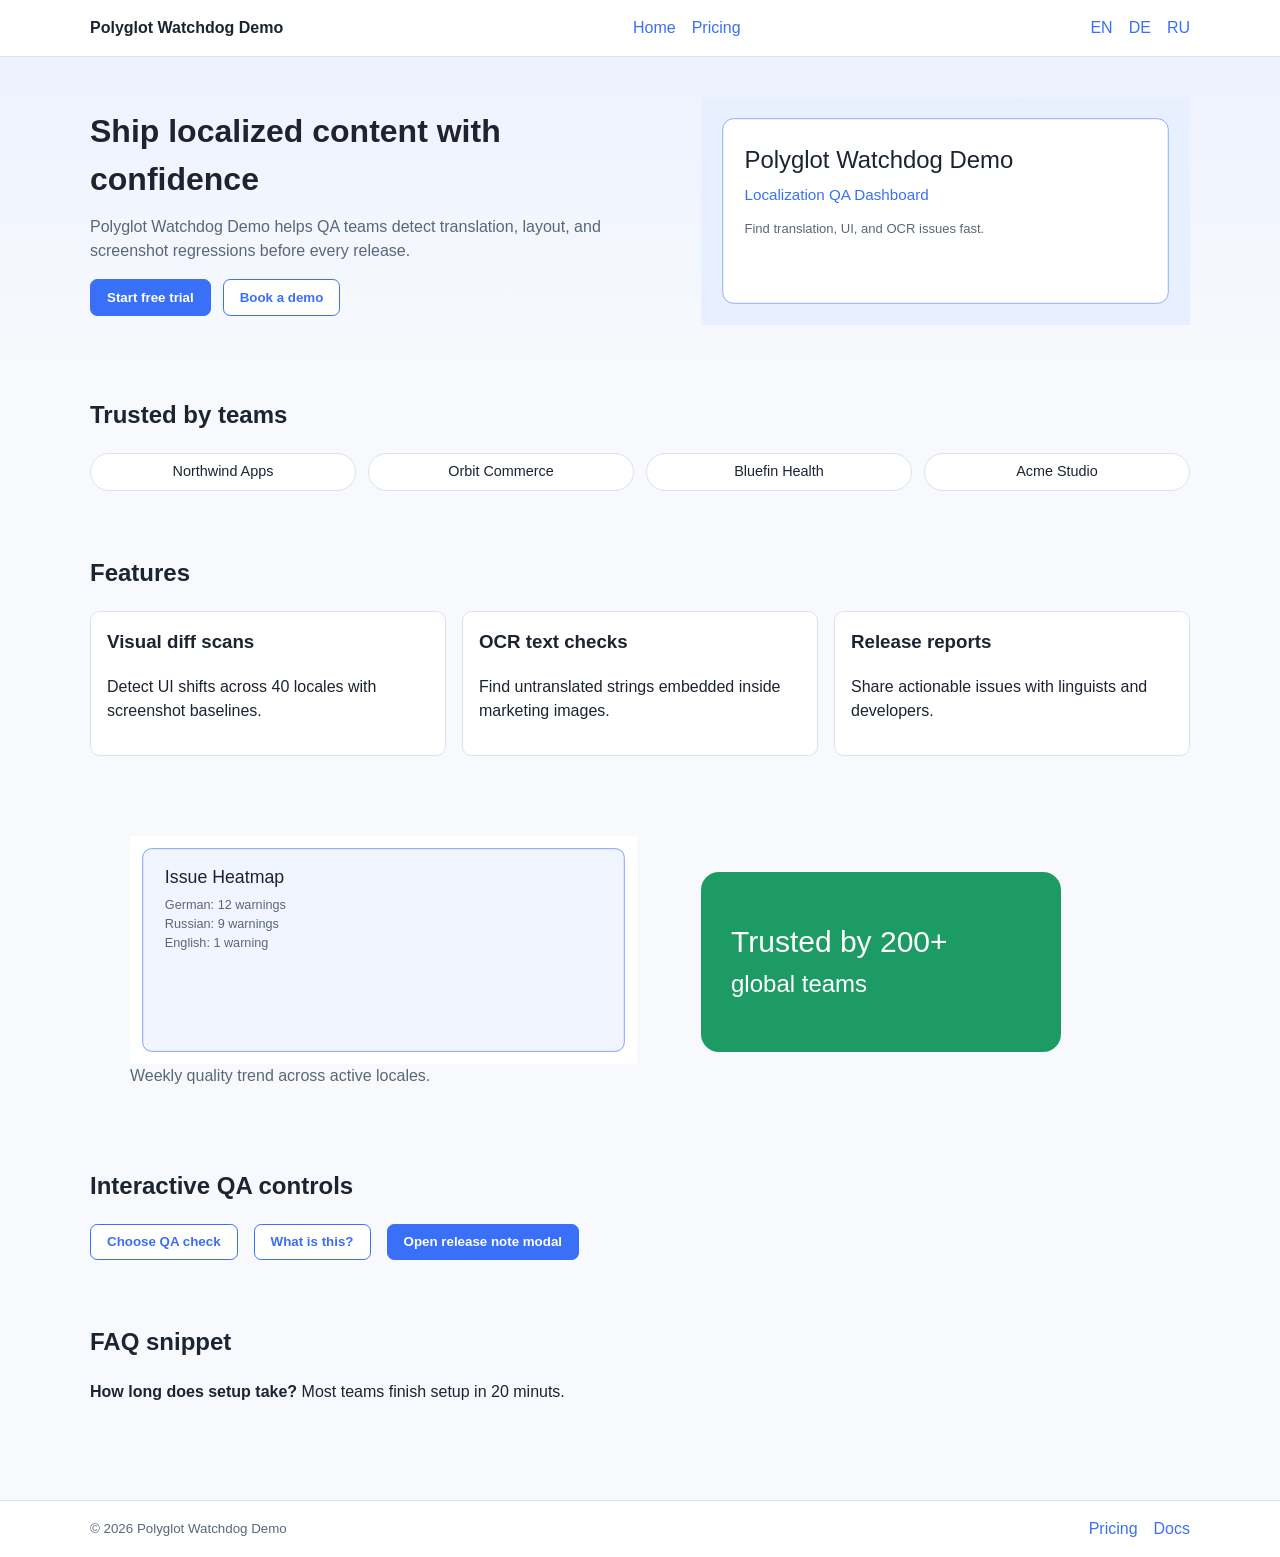
==== en/index.html @ 22793684 "Build static multilingual localization QA demo site" ====
<!doctype html>
<html lang="en">
<head>
  <meta charset="UTF-8">
  <meta name="viewport" content="width=device-width, initial-scale=1.0">
  <title>Polyglot Watchdog Demo - Home</title>
  <link rel="stylesheet" href="../css/styles.css">
</head>
<body>
  <header class="site-header">
    <div class="container header-inner">
      <a class="brand" href="./index.html" data-testid="brand-link">Polyglot Watchdog Demo</a>
      <nav aria-label="Main navigation" data-testid="header-nav">
        <ul class="nav-list">
          <li><a href="./index.html" data-testid="nav-home">Home</a></li>
          <li><a href="./pricing.html" data-testid="nav-pricing">Pricing</a></li>
        </ul>
      </nav>
      <ul class="lang-list" aria-label="Language switcher" data-testid="language-switcher">
        <li><a href="../en/index.html">EN</a></li>
        <li><a href="../de/index.html">DE</a></li>
        <li><a href="../ru/index.html">RU</a></li>
      </ul>
    </div>
  </header>

  <main>
    <section class="hero">
      <div class="container hero-grid">
        <div>
          <h1 data-testid="hero-title">Ship localized content with confidence</h1>
          <p>Polyglot Watchdog Demo helps QA teams detect translation, layout, and screenshot regressions before every release.</p>
          <div class="button-row">
            <button class="btn" data-testid="hero-cta-primary">Start free trial</button>
            <button class="btn secondary" data-testid="hero-cta-secondary">Book a demo</button>
          </div>
        </div>
        <img src="../assets/hero-en.svg" alt="Dashboard illustration for localization checks" data-testid="hero-image">
      </div>
    </section>

    <section>
      <div class="container">
        <h2>Trusted by teams</h2>
        <div class="logos" data-testid="trusted-logos">
          <div class="logo-chip">Northwind Apps</div>
          <div class="logo-chip">Orbit Commerce</div>
          <div class="logo-chip">Bluefin Health</div>
          <div class="logo-chip">Acme Studio</div>
        </div>
      </div>
    </section>

    <section>
      <div class="container">
        <h2>Features</h2>
        <div class="cards">
          <article class="card" data-testid="feature-card-1">
            <h3>Visual diff scans</h3>
            <p>Detect UI shifts across 40 locales with screenshot baselines.</p>
          </article>
          <article class="card" data-testid="feature-card-2">
            <h3>OCR text checks</h3>
            <p>Find untranslated strings embedded inside marketing images.</p>
          </article>
          <article class="card" data-testid="feature-card-3">
            <h3>Release reports</h3>
            <p>Share actionable issues with linguists and developers.</p>
          </article>
        </div>
      </div>
    </section>

    <section>
      <div class="container media-grid">
        <figure>
          <img src="../assets/screenshot-en.svg" alt="Heatmap screen showing language QA status" data-testid="screenshot-image">
          <figcaption class="muted">Weekly quality trend across active locales.</figcaption>
        </figure>
        <img src="../assets/badge-en.svg" alt="Green badge saying Trusted by 200+ global teams" data-testid="badge-image">
      </div>
    </section>

    <section>
      <div class="container">
        <h2>Interactive QA controls</h2>
        <div class="demo-row">
          <div class="dropdown" data-testid="dropdown-demo">
            <button class="btn secondary" data-testid="dropdown-toggle" aria-haspopup="true" aria-expanded="false" aria-controls="qa-dropdown-en">Choose QA check</button>
            <div id="qa-dropdown-en" class="dropdown-menu" data-testid="dropdown-menu">
              <button type="button" data-testid="dropdown-option-1">Terminology consistency</button>
              <button type="button" data-testid="dropdown-option-2">Screenshot OCR audit</button>
              <button type="button" data-testid="dropdown-option-3">Currency format validation</button>
            </div>
          </div>

          <div class="tooltip-wrap">
            <button class="btn secondary" data-testid="tooltip-target" aria-describedby="tooltip-en">What is this?</button>
            <div id="tooltip-en" class="tooltip-box" role="tooltip" data-testid="help-tooltip">Tip: run this check before every Friday deploy.</div>
          </div>

          <button class="btn" data-testid="open-modal-button">Open release note modal</button>
        </div>
      </div>
    </section>

    <section>
      <div class="container">
        <h2>FAQ snippet</h2>
        <p><strong>How long does setup take?</strong> Most teams finish setup in 20 minuts.</p>
      </div>
    </section>
  </main>

  <div class="modal" role="dialog" aria-modal="true" aria-hidden="true" data-testid="demo-modal">
    <div class="modal-content">
      <h3 data-testid="modal-title">Release Readiness Summary</h3>
      <p data-testid="modal-body">3 high-priority translation issues were detected in German marketing pages.</p>
      <button class="btn" data-testid="close-modal-button">Close</button>
    </div>
  </div>

  <footer class="site-footer">
    <div class="container footer-inner">
      <small>© 2026 Polyglot Watchdog Demo</small>
      <ul class="footer-links" data-testid="footer-links">
        <li><a href="./pricing.html">Pricing</a></li>
        <li><a href="./index.html">Docs</a></li>
      </ul>
    </div>
  </footer>

  <script src="../js/main.js"></script>
</body>
</html>
---- css/styles.css ----
:root {
  --bg: #f7f9fc;
  --surface: #ffffff;
  --text: #1b2430;
  --muted: #5a6778;
  --primary: #3a6ff7;
  --primary-dark: #2953c9;
  --border: #dbe2ee;
  --success: #1c9b65;
}

* { box-sizing: border-box; }

body {
  margin: 0;
  font-family: Arial, Helvetica, sans-serif;
  color: var(--text);
  background: var(--bg);
  line-height: 1.5;
}

img { max-width: 100%; display: block; }

a { color: var(--primary); text-decoration: none; }
a:hover, a:focus { text-decoration: underline; }

.container {
  width: min(1100px, calc(100% - 2rem));
  margin: 0 auto;
}

.site-header, .site-footer {
  background: var(--surface);
  border-bottom: 1px solid var(--border);
}

.site-footer {
  border-top: 1px solid var(--border);
  border-bottom: none;
  margin-top: 3rem;
}

.header-inner, .footer-inner {
  display: flex;
  justify-content: space-between;
  align-items: center;
  padding: 1rem 0;
  gap: 1rem;
}

.brand {
  font-weight: 700;
  color: var(--text);
}

.nav-list, .lang-list, .footer-links {
  display: flex;
  list-style: none;
  margin: 0;
  padding: 0;
  gap: 1rem;
}

.hero {
  background: linear-gradient(180deg, #edf2ff 0%, #f7f9fc 100%);
  padding: 2.5rem 0;
}

.hero-grid, .media-grid {
  display: grid;
  grid-template-columns: 1.2fr 1fr;
  gap: 1.5rem;
  align-items: center;
}

.hero h1, .pricing-hero h1 { margin: 0 0 0.8rem; font-size: 2rem; }
.hero p, .pricing-hero p { margin-top: 0; color: var(--muted); }

.button-row { display: flex; gap: 0.75rem; flex-wrap: wrap; }

.btn {
  border: 1px solid var(--primary);
  background: var(--primary);
  color: #fff;
  padding: 0.6rem 1rem;
  border-radius: 0.45rem;
  cursor: pointer;
  font-weight: 600;
}

.btn:hover, .btn:focus { background: var(--primary-dark); }

.btn.secondary {
  background: #fff;
  color: var(--primary);
}

section { padding: 2rem 0; }

h2 { margin-top: 0; }

.cards {
  display: grid;
  grid-template-columns: repeat(3, 1fr);
  gap: 1rem;
}

.card {
  background: var(--surface);
  border: 1px solid var(--border);
  border-radius: 0.6rem;
  padding: 1rem;
}

.card h3 { margin-top: 0; }

.logos {
  display: grid;
  grid-template-columns: repeat(4, 1fr);
  gap: 0.75rem;
}

.logo-chip {
  background: var(--surface);
  border: 1px solid var(--border);
  border-radius: 999px;
  padding: 0.45rem 0.7rem;
  text-align: center;
  font-size: 0.9rem;
}

.demo-row {
  display: flex;
  flex-wrap: wrap;
  gap: 1rem;
  align-items: center;
}

.dropdown {
  position: relative;
  display: inline-block;
}

.dropdown-menu {
  position: absolute;
  top: calc(100% + 0.4rem);
  left: 0;
  min-width: 220px;
  background: var(--surface);
  border: 1px solid var(--border);
  border-radius: 0.5rem;
  padding: 0.35rem;
  display: none;
  z-index: 10;
}

.dropdown-menu.open { display: block; }

.dropdown-menu button {
  width: 100%;
  border: none;
  background: transparent;
  text-align: left;
  padding: 0.45rem;
  border-radius: 0.35rem;
}

.dropdown-menu button:hover,
.dropdown-menu button:focus { background: #edf2ff; }

.tooltip-wrap { position: relative; display: inline-block; }
.tooltip-box {
  position: absolute;
  left: 50%;
  transform: translateX(-50%);
  top: calc(100% + 0.5rem);
  background: #202938;
  color: #fff;
  padding: 0.45rem 0.55rem;
  border-radius: 0.35rem;
  font-size: 0.86rem;
  white-space: nowrap;
  display: none;
}
.tooltip-box.visible { display: block; }

.modal {
  position: fixed;
  inset: 0;
  background: rgba(0,0,0,0.45);
  display: none;
  align-items: center;
  justify-content: center;
  padding: 1rem;
}
.modal.open { display: flex; }

.modal-content {
  background: #fff;
  border-radius: 0.65rem;
  max-width: 500px;
  width: 100%;
  padding: 1rem;
}

.pricing-grid {
  display: grid;
  grid-template-columns: repeat(3, 1fr);
  gap: 1rem;
}

.price {
  font-size: 2rem;
  font-weight: 700;
  margin: 0.5rem 0;
}

table {
  width: 100%;
  border-collapse: collapse;
  background: var(--surface);
}
th, td {
  border: 1px solid var(--border);
  padding: 0.6rem;
  text-align: left;
}

small, .muted { color: var(--muted); }

@media (max-width: 900px) {
  .hero-grid, .media-grid, .cards, .pricing-grid, .logos { grid-template-columns: 1fr; }
  .header-inner, .footer-inner { flex-direction: column; align-items: flex-start; }
}
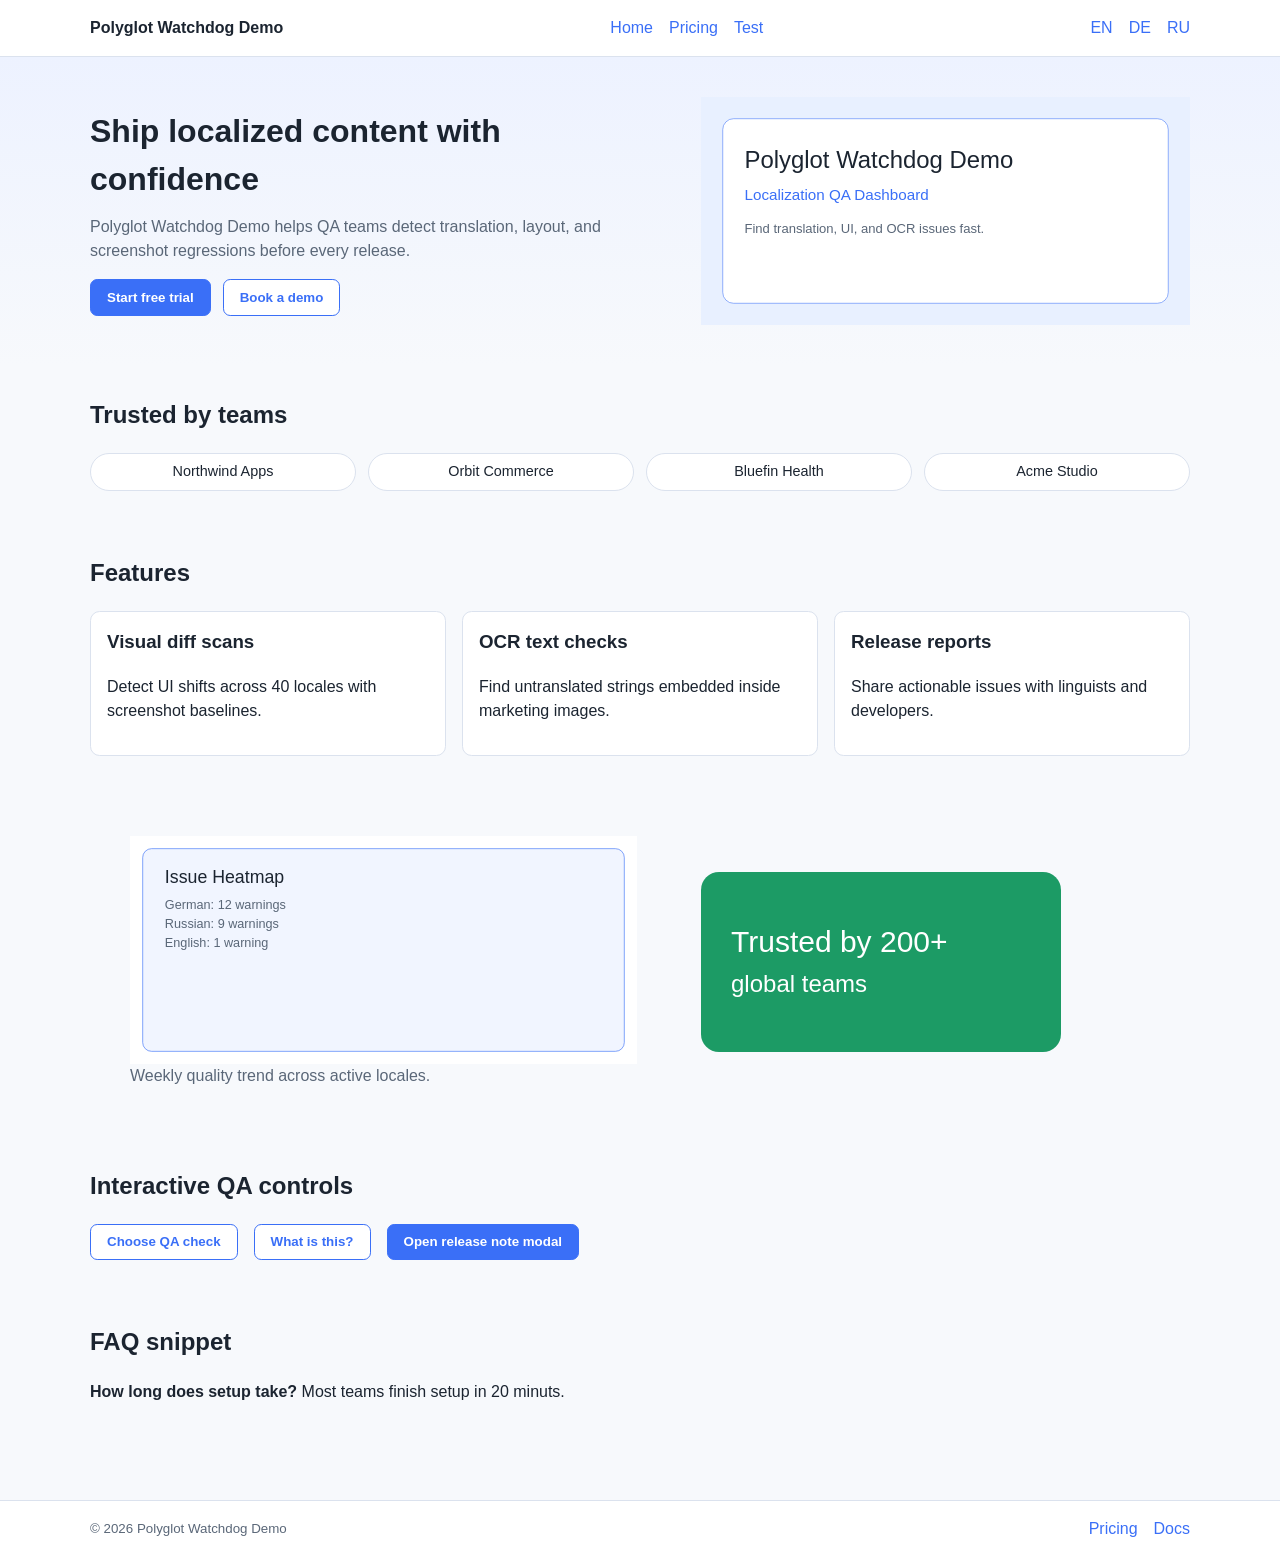
==== commit 42a6a572: "Add minimal localized test pages for EN DE RU" ====
--- a/en/index.html
+++ b/en/index.html
@@ -14,6 +14,7 @@
         <ul class="nav-list">
           <li><a href="./index.html" data-testid="nav-home">Home</a></li>
           <li><a href="./pricing.html" data-testid="nav-pricing">Pricing</a></li>
+          <li><a href="./test.html" data-testid="nav-test">Test</a></li>
         </ul>
       </nav>
       <ul class="lang-list" aria-label="Language switcher" data-testid="language-switcher">
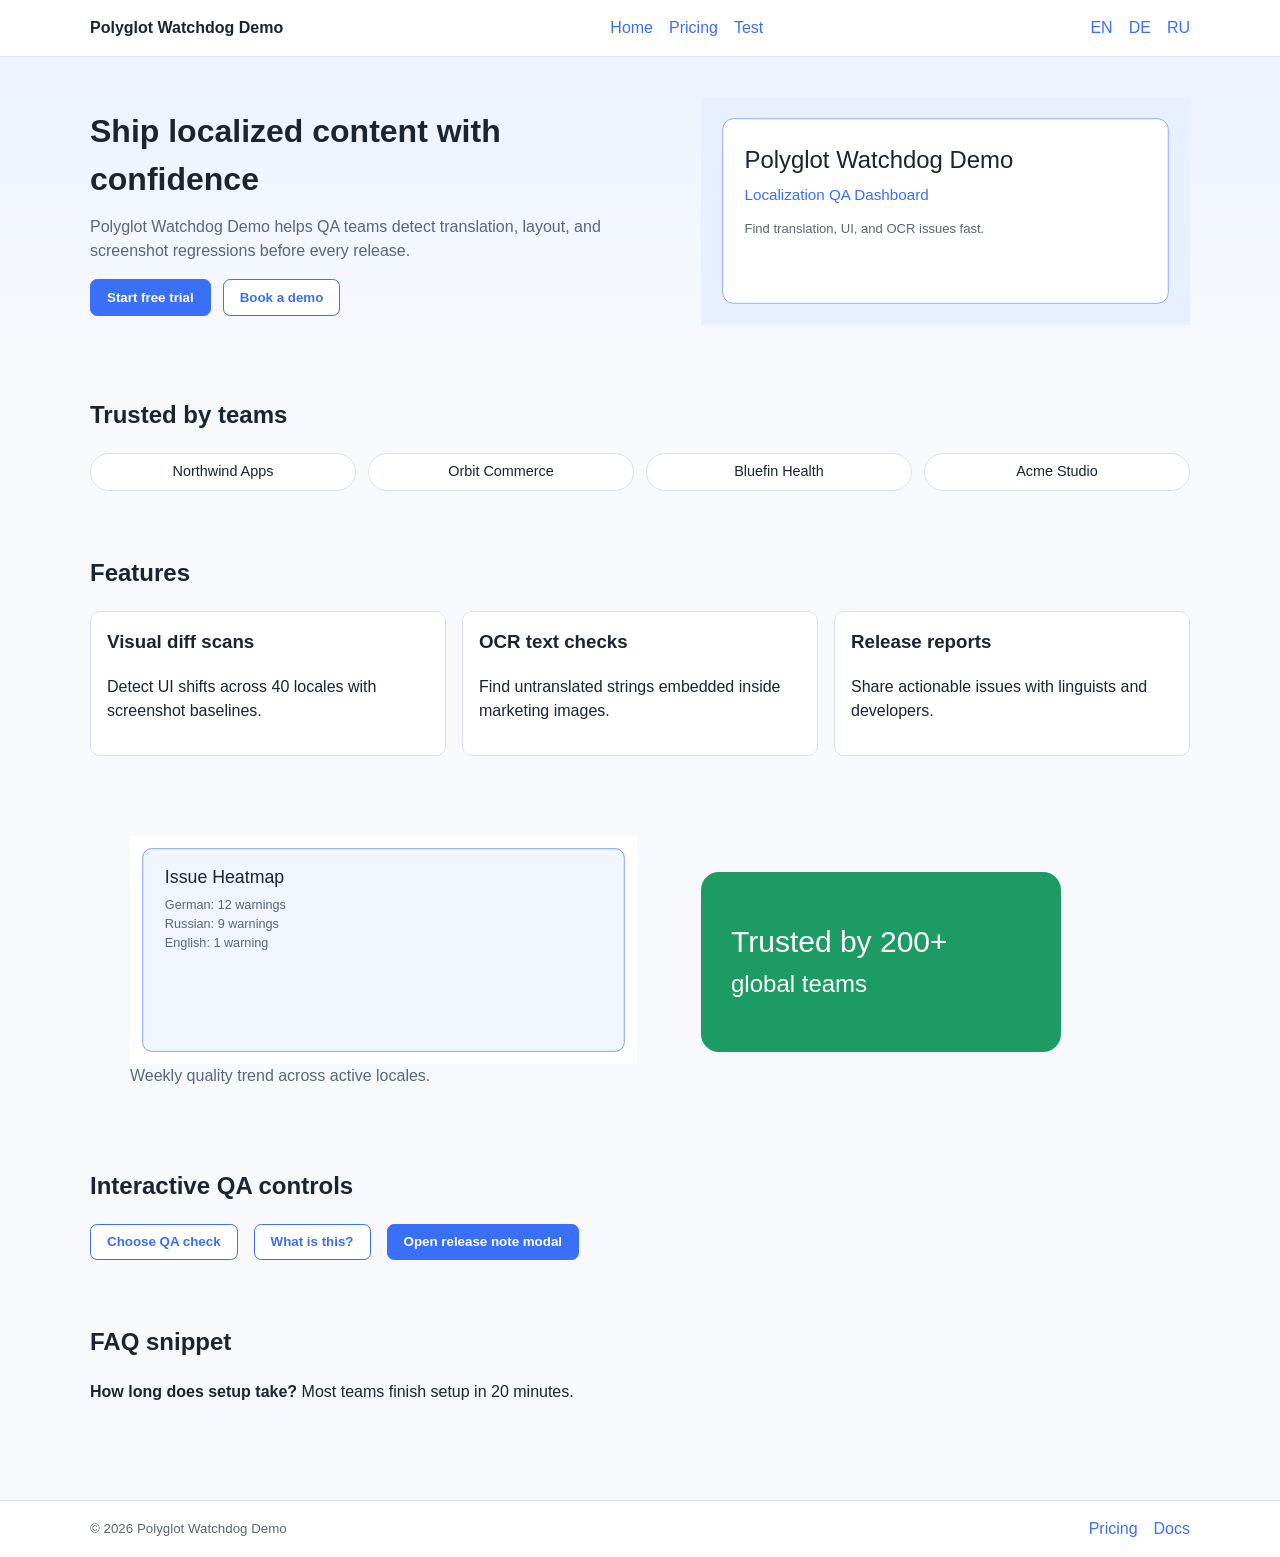
==== commit 41ddfe7a: "Make EN pages clean baseline and re-home typo bug to RU" ====
--- a/en/index.html
+++ b/en/index.html
@@ -108,7 +108,7 @@
     <section>
       <div class="container">
         <h2>FAQ snippet</h2>
-        <p><strong>How long does setup take?</strong> Most teams finish setup in 20 minuts.</p>
+        <p><strong>How long does setup take?</strong> Most teams finish setup in 20 minutes.</p>
       </div>
     </section>
   </main>
